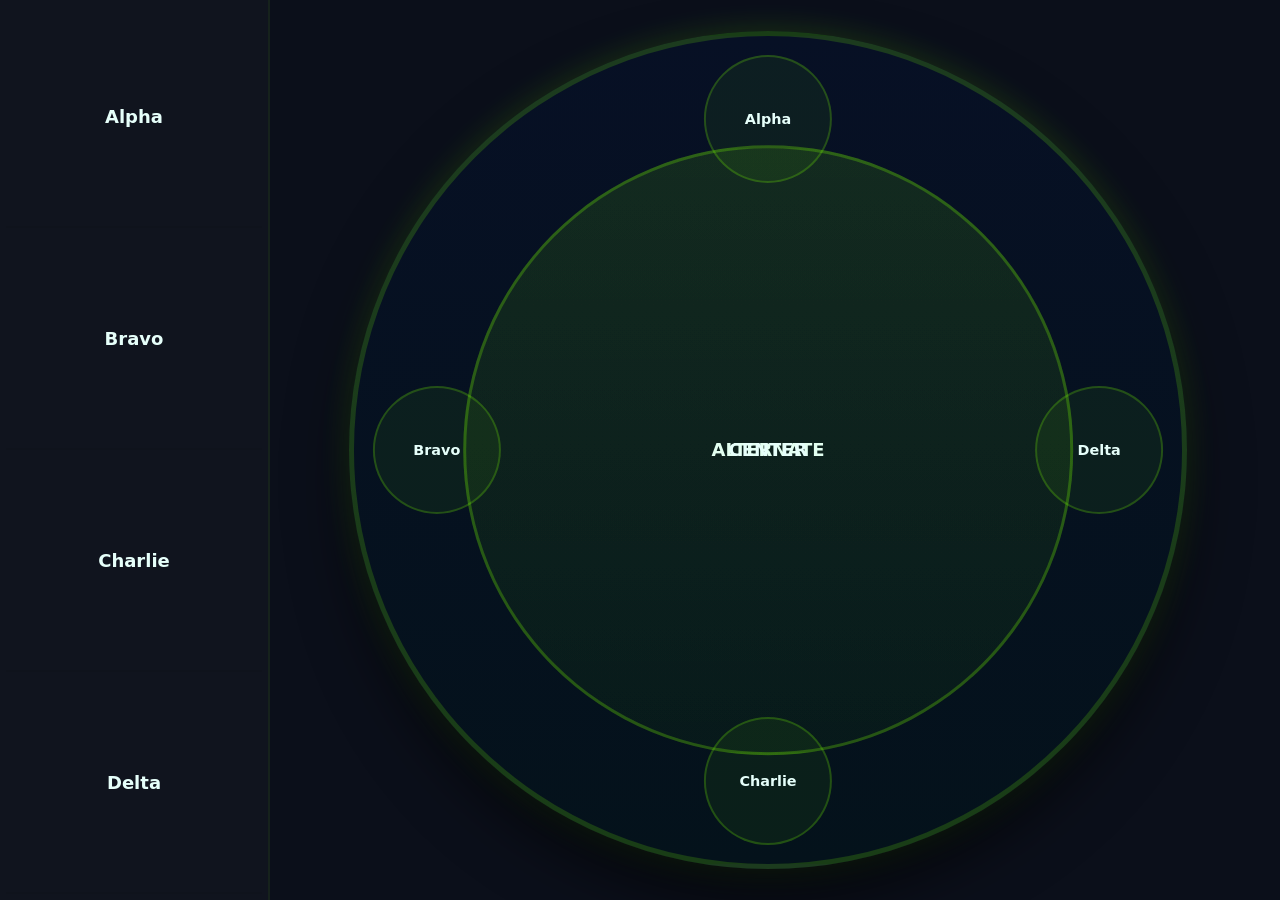
==== preview-neon.html @ e4706706 "add neon theme (styles.neon.css) and preview page" ====
<!doctype html>
<html lang="en">
<head>
  <meta charset="utf-8">
  <meta name="viewport" content="width=device-width,initial-scale=1">
  <title>Neon Preview - Revolver Chamber</title>
  <link rel="stylesheet" href="styles.css">
  <link rel="stylesheet" href="styles.neon.css">
</head>
<body>
  <!-- We reuse the existing index.html structure so behavior is identical -->
  <div class="word-list">
    <div class="word-item" data-index="0">Alpha</div>
    <div class="word-item" data-index="1">Bravo</div>
    <div class="word-item" data-index="2">Charlie</div>
    <div class="word-item" data-index="3">Delta</div>
  </div>
  <div class="chamber-container">
    <div class="chamber" id="chamber">
      <div class="alternate-circle" id="alternateCircle">ALTERNATE</div>
      <div class="center-circle" id="centerCircle">CENTER</div>
      <div class="slot slot1"><span class="word">Alpha</span></div>
      <div class="slot slot2"><span class="word">Bravo</span></div>
      <div class="slot slot3"><span class="word">Charlie</span></div>
      <div class="slot slot4"><span class="word">Delta</span></div>
    </div>
  </div>
  <script src="script.js" defer></script>
</body>
</html>
---- styles.css ----
.site-root{height:100%;}
:root{
    /* Design tokens */
    --accent: #2B6CB0; /* primary accent */
    --bg: #F5F7FA;
    --surface: #FFFFFF;
    --muted: #D9DDE6;
    --text: #222222;
    --gap: 12px;
    --radius: 12px;
    --ease: cubic-bezier(.22,.9,.35,1);
}
body {
    display: flex;
    justify-content: center;
    align-items: center;
    height: 100vh;
    background-color: var(--bg);
    margin: 0;
    overflow: hidden;
    font-family: system-ui, -apple-system, "Segoe UI", Roboto, "Helvetica Neue", Arial;
    color: var(--text);
}
.word-list {
    position: absolute;
    left: 0;
    top: 0;
    bottom: 0;
    width: 20%;
    display: flex;
    flex-direction: column;
    justify-content: space-around;
    border-right: 2px solid rgba(0,0,0,0.12);
    background-color: var(--surface);
    padding: calc(var(--gap) / 2);
}
.word-item {
    display: flex;
    justify-content: center;
    align-items: center;
    height: 25%;
    border-bottom: 2px solid rgba(0,0,0,0.06);
    font-size: clamp(0.9rem, 2vh, 1.25rem);
    font-weight: 700;
    color: var(--text);
    cursor: pointer;
    user-select: none;
}
.word-item:hover{background: rgba(43,108,176,0.04);} 
.word-item:focus{outline: none; box-shadow: 0 0 0 3px rgba(43,108,176,0.12);}
.chamber-container {
    position: absolute;
    left: 20%;
    top: 0;
    width: 80%;
    height: 100%;
    display: flex;
    justify-content: center;
    align-items: center;
}
.chamber {
    position: relative;
    width: 92%; /* Reduced by 8% */
    height: 92%; /* Reduced by 8% */
    max-width: 92vh; /* Reduced by 8% */
    max-height: 92vh; /* Reduced by 8% */
    border: 5px solid rgba(0,0,0,0.16);
    border-radius: 50%;
    background: linear-gradient(180deg, var(--surface), #fbfbfb);
    transition: transform 0.5s var(--ease);
    z-index: 2;
    box-shadow: 0 18px 36px rgba(16,24,40,0.06), inset 0 -6px 14px rgba(16,24,40,0.02);
    will-change: transform;
}
.center-circle, .alternate-circle {
    position: absolute;
    width: 70%;
    height: 70%;
    border: 3px solid rgba(0,0,0,0.12);
    border-radius: 50%;
    background-color: var(--muted);
    display: flex;
    justify-content: center;
    align-items: center;
    font-size: clamp(1rem, 2vh, 1.5rem);
    font-weight: 700;
    color: var(--text);
    top: 50%;
    left: 50%;
    transform: translate(-50%, -50%);
    transition: transform 0.5s var(--ease), opacity 0.25s linear;
    text-align: center;
    padding: 12px;
    backface-visibility: hidden;
}
.center-circle {
    z-index: 5;
}
.alternate-circle {
    z-index: 4;
}
.slot {
    position: absolute;
    width: 15%;
    height: 15%;
    border: 2px solid rgba(0,0,0,0.12);
    border-radius: 50%;
    background-color: #e9e9e9;
    display: flex;
    justify-content: center;
    align-items: center;
    font-size: clamp(0.9rem, 1.5vh, 1.15rem);
    font-weight: 700;
    color: var(--text);
    transform-origin: center;
    z-index: 8;
    transition: transform 220ms var(--ease), box-shadow 220ms var(--ease);
}
.slot:hover{transform: scale(1.03); box-shadow: 0 8px 20px rgba(16,24,40,0.06);} 
.slot1 { top: 10%; left: 50%; transform: translate(-50%, -50%); }
.slot2 { top: 50%; left: 10%; transform: translate(-50%, -50%); }
.slot3 { bottom: 10%; left: 50%; transform: translate(-50%, 50%); }
.slot4 { top: 50%; right: 10%; transform: translate(50%, -50%); }
---- styles.neon.css ----
:root{
    --accent: #7CFC00; /* neon green */
    --bg: #0b0f1a; /* near black navy */
    --surface: #071025; 
    --muted: #0f1724;
    --text: #E6FFFA; /* off-white */
    --glow: rgba(124,252,0,0.18);
    --gap: 12px;
    --ease: cubic-bezier(.22,.9,.35,1);
}
body{background: radial-gradient(ellipse at center, rgba(124,252,0,0.05), transparent 30%), var(--bg); color:var(--text);}
.chamber{ background: linear-gradient(180deg, #071025, #04121b); border-color: rgba(124,252,0,0.18); box-shadow: 0 30px 60px rgba(0,0,0,0.6), 0 0 32px var(--glow); }
.slot{ background: rgba(124,252,0,0.06); border-color: rgba(124,252,0,0.22); color:var(--text); }
.word-item{ color: var(--text); }
.alternate-circle, .center-circle{ background: linear-gradient(180deg, rgba(124,252,0,0.06), rgba(124,252,0,0.02)); border-color: rgba(124,252,0,0.14); }
.word-list{ background: rgba(255,255,255,0.02); border-color: rgba(124,252,0,0.06); }

/* Neon glow on hover */
.slot:hover{ box-shadow: 0 8px 28px rgba(124,252,0,0.12), 0 0 18px rgba(124,252,0,0.08); transform: scale(1.04); }
.word-item:hover{ background: rgba(124,252,0,0.03); }
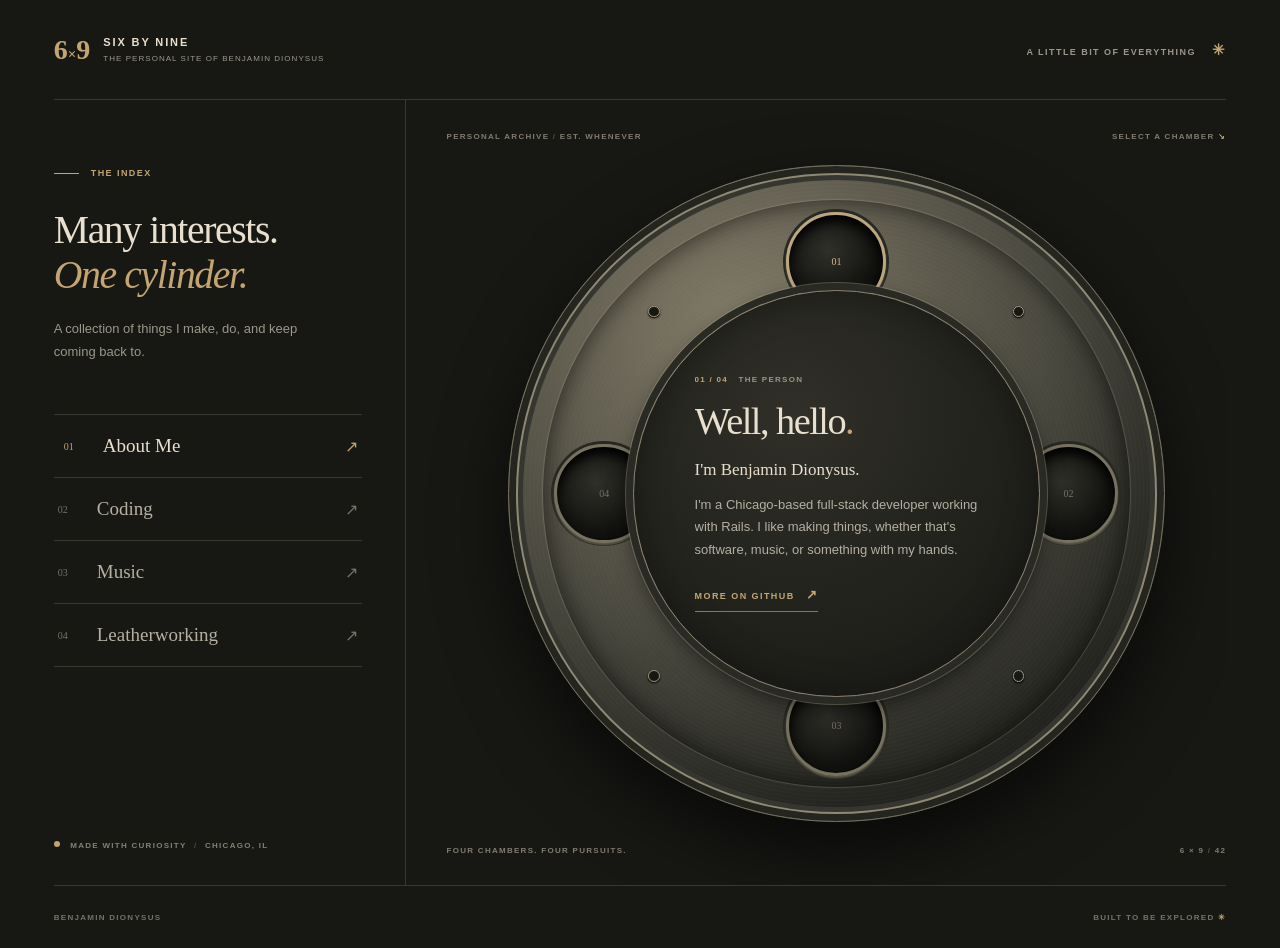
==== commit 075cb33d: "refactor: update README and restructure HTML for improved navigation and accessibility" ====
--- a/preview-neon.html
+++ b/preview-neon.html
@@ -2,29 +2,11 @@
 <html lang="en">
 <head>
   <meta charset="utf-8">
-  <meta name="viewport" content="width=device-width,initial-scale=1">
-  <title>Neon Preview - Revolver Chamber</title>
-  <link rel="stylesheet" href="styles.css">
-  <link rel="stylesheet" href="styles.neon.css">
+  <meta name="viewport" content="width=device-width, initial-scale=1">
+  <meta http-equiv="refresh" content="0; url=index.html">
+  <title>Six by Nine</title>
 </head>
 <body>
-  <!-- We reuse the existing index.html structure so behavior is identical -->
-  <div class="word-list">
-    <div class="word-item" data-index="0">Alpha</div>
-    <div class="word-item" data-index="1">Bravo</div>
-    <div class="word-item" data-index="2">Charlie</div>
-    <div class="word-item" data-index="3">Delta</div>
-  </div>
-  <div class="chamber-container">
-    <div class="chamber" id="chamber">
-      <div class="alternate-circle" id="alternateCircle">ALTERNATE</div>
-      <div class="center-circle" id="centerCircle">CENTER</div>
-      <div class="slot slot1"><span class="word">Alpha</span></div>
-      <div class="slot slot2"><span class="word">Bravo</span></div>
-      <div class="slot slot3"><span class="word">Charlie</span></div>
-      <div class="slot slot4"><span class="word">Delta</span></div>
-    </div>
-  </div>
-  <script src="script.js" defer></script>
+  <p>The old preview has moved. <a href="index.html">Visit Six by Nine.</a></p>
 </body>
 </html>
